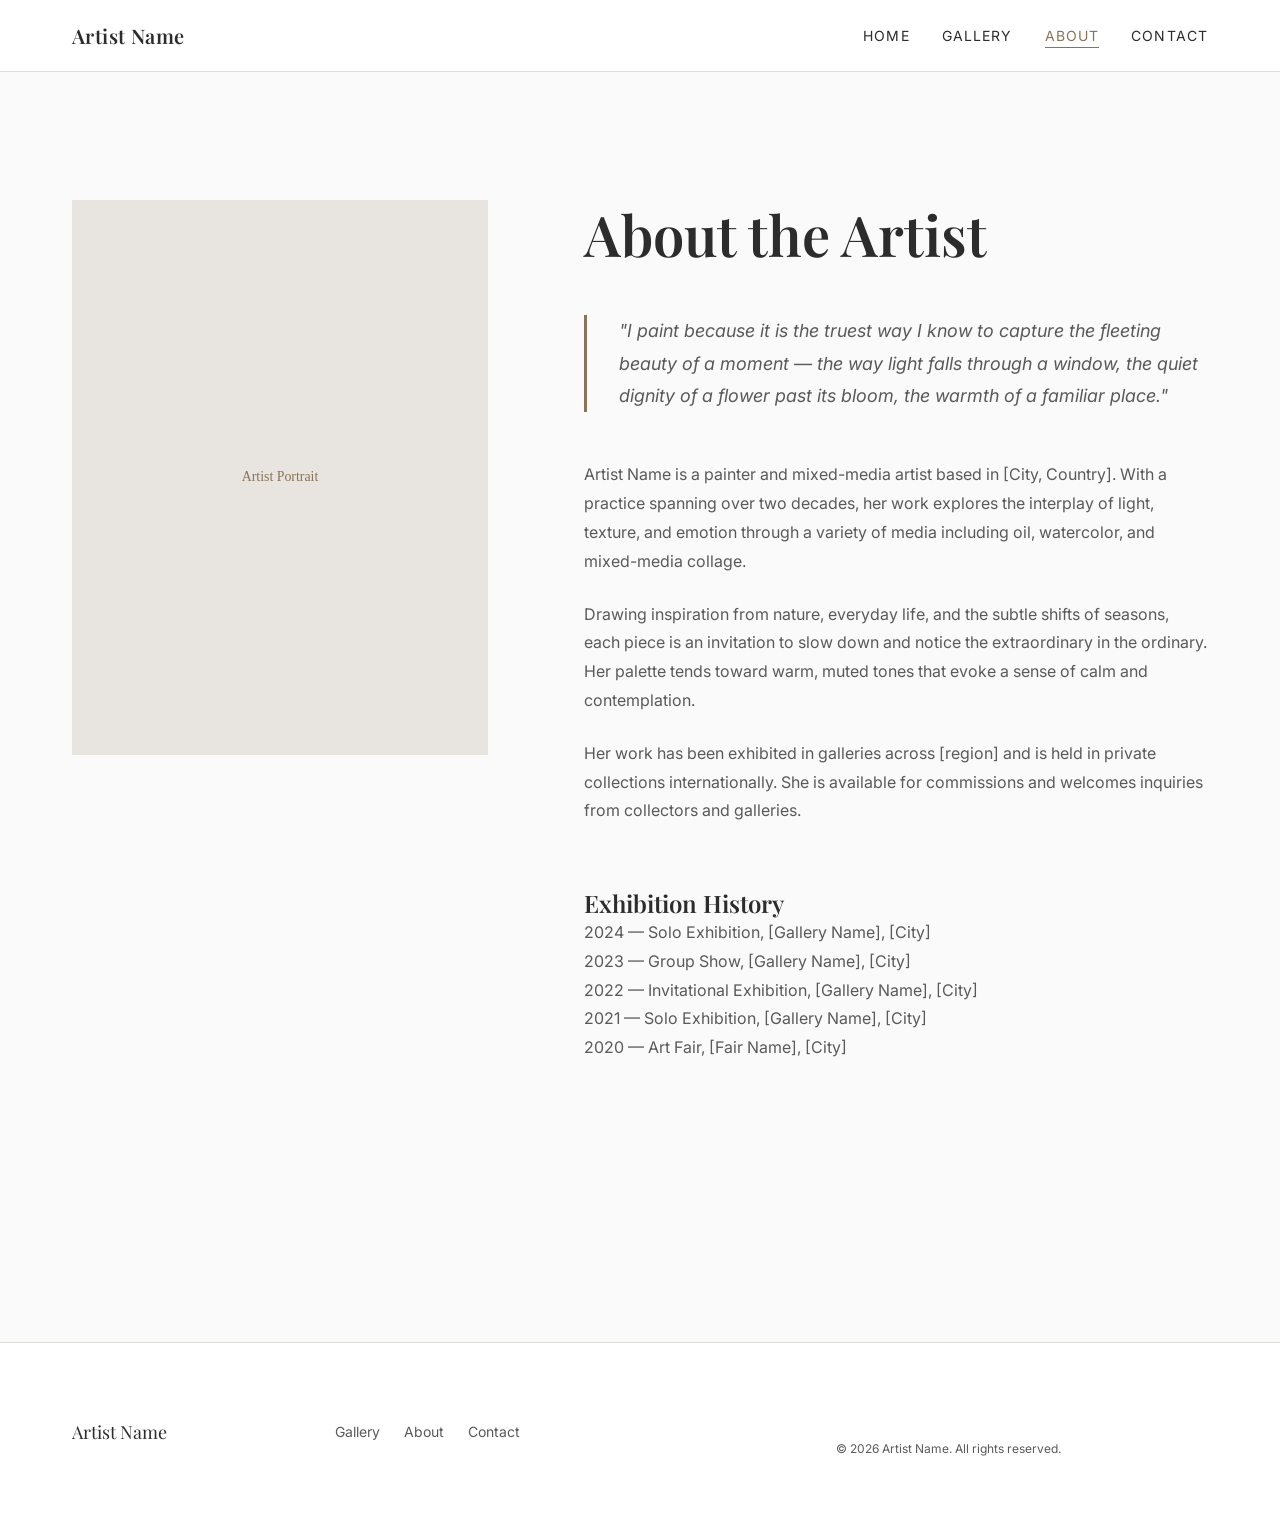
==== about.html @ 9e814920 "Initial art portfolio website Static HTML/CSS/JS portfolio site with: - Home page with hero section " ====
<!DOCTYPE html>
<html lang="en">
<head>
  <meta charset="UTF-8">
  <meta name="viewport" content="width=device-width, initial-scale=1.0">
  <title>About — Artist Name</title>
  <meta name="description" content="Learn about Artist Name — biography, artist statement, and exhibition history.">
  <link rel="preconnect" href="https://fonts.googleapis.com">
  <link rel="preconnect" href="https://fonts.gstatic.com" crossorigin>
  <link href="https://fonts.googleapis.com/css2?family=Inter:wght@300;400;500&family=Playfair+Display:ital,wght@0,400;0,600;1,400&display=swap" rel="stylesheet">
  <link rel="stylesheet" href="css/style.css">
</head>
<body>

  <!-- Navigation -->
  <nav class="nav">
    <div class="nav__inner">
      <a href="index.html" class="nav__logo">Artist Name</a>
      <ul class="nav__links">
        <li><a href="index.html" class="nav__link">Home</a></li>
        <li><a href="gallery.html" class="nav__link">Gallery</a></li>
        <li><a href="about.html" class="nav__link nav__link--active">About</a></li>
        <li><a href="contact.html" class="nav__link">Contact</a></li>
      </ul>
      <button class="nav__toggle" aria-label="Toggle navigation">
        <span></span>
        <span></span>
        <span></span>
      </button>
    </div>
  </nav>

  <main>
    <section class="section">
      <div class="container">
        <div class="about-layout">
          <div>
            <img src="images/site/artist-portrait.svg" alt="Portrait of Artist Name" class="about__image">
          </div>
          <div class="about__content">
            <h1>About the Artist</h1>

            <div class="about__statement">
              <p>"I paint because it is the truest way I know to capture the fleeting beauty of a moment — the way light falls through a window, the quiet dignity of a flower past its bloom, the warmth of a familiar place."</p>
            </div>

            <p>
              Artist Name is a painter and mixed-media artist based in [City, Country].
              With a practice spanning over two decades, her work explores the interplay of
              light, texture, and emotion through a variety of media including oil, watercolor,
              and mixed-media collage.
            </p>

            <p>
              Drawing inspiration from nature, everyday life, and the subtle shifts of seasons,
              each piece is an invitation to slow down and notice the extraordinary in the ordinary.
              Her palette tends toward warm, muted tones that evoke a sense of calm and contemplation.
            </p>

            <p>
              Her work has been exhibited in galleries across [region] and is held in private
              collections internationally. She is available for commissions and welcomes inquiries
              from collectors and galleries.
            </p>

            <h3 style="margin-top: var(--space-3xl);">Exhibition History</h3>
            <p>
              2024 — Solo Exhibition, [Gallery Name], [City]<br>
              2023 — Group Show, [Gallery Name], [City]<br>
              2022 — Invitational Exhibition, [Gallery Name], [City]<br>
              2021 — Solo Exhibition, [Gallery Name], [City]<br>
              2020 — Art Fair, [Fair Name], [City]
            </p>
          </div>
        </div>
      </div>
    </section>
  </main>

  <!-- Footer -->
  <footer class="footer">
    <div class="container">
      <div class="footer__inner">
        <span class="footer__name">Artist Name</span>
        <div class="footer__links">
          <a href="gallery.html" class="footer__link">Gallery</a>
          <a href="about.html" class="footer__link">About</a>
          <a href="contact.html" class="footer__link">Contact</a>
        </div>
        <p class="footer__copy">&copy; 2026 Artist Name. All rights reserved.</p>
      </div>
    </div>
  </footer>

  <script src="js/main.js"></script>
</body>
</html>
---- css/style.css ----
/* ===== CSS Reset ===== */
*,
*::before,
*::after {
  margin: 0;
  padding: 0;
  box-sizing: border-box;
}

html {
  scroll-behavior: smooth;
}

body {
  min-height: 100vh;
  line-height: 1.6;
  -webkit-font-smoothing: antialiased;
  -moz-osx-font-smoothing: grayscale;
}

img,
picture,
video,
canvas,
svg {
  display: block;
  max-width: 100%;
  height: auto;
}

input,
button,
textarea,
select {
  font: inherit;
}

p,
h1,
h2,
h3,
h4,
h5,
h6 {
  overflow-wrap: break-word;
}

a {
  color: inherit;
  text-decoration: none;
}

ul,
ol {
  list-style: none;
}

/* ===== Custom Properties ===== */
:root {
  /* Colors */
  --color-bg: #fafafa;
  --color-bg-alt: #f0efed;
  --color-text: #2c2c2c;
  --color-text-light: #5a5a5a;
  --color-accent: #8b7355;
  --color-accent-hover: #6d5a43;
  --color-border: #e0ddd8;
  --color-white: #ffffff;
  --color-overlay: rgba(0, 0, 0, 0.85);

  /* Typography */
  --font-heading: 'Playfair Display', Georgia, serif;
  --font-body: 'Inter', -apple-system, BlinkMacSystemFont, sans-serif;

  /* Font sizes */
  --text-xs: 0.75rem;
  --text-sm: 0.875rem;
  --text-base: 1rem;
  --text-lg: 1.125rem;
  --text-xl: 1.25rem;
  --text-2xl: 1.5rem;
  --text-3xl: 2rem;
  --text-4xl: 2.5rem;
  --text-5xl: 3.5rem;

  /* Spacing */
  --space-xs: 0.25rem;
  --space-sm: 0.5rem;
  --space-md: 1rem;
  --space-lg: 1.5rem;
  --space-xl: 2rem;
  --space-2xl: 3rem;
  --space-3xl: 4rem;
  --space-4xl: 6rem;
  --space-5xl: 8rem;

  /* Layout */
  --max-width: 1200px;
  --nav-height: 72px;

  /* Transitions */
  --transition-fast: 150ms ease;
  --transition-base: 300ms ease;
  --transition-slow: 500ms ease;
}

/* ===== Base Styles ===== */
body {
  font-family: var(--font-body);
  font-size: var(--text-base);
  color: var(--color-text);
  background-color: var(--color-bg);
}

h1, h2, h3, h4, h5, h6 {
  font-family: var(--font-heading);
  font-weight: 600;
  line-height: 1.2;
}

h1 { font-size: var(--text-5xl); }
h2 { font-size: var(--text-3xl); }
h3 { font-size: var(--text-2xl); }
h4 { font-size: var(--text-xl); }

p {
  color: var(--color-text-light);
  max-width: 65ch;
}

/* ===== Utility Classes ===== */
.container {
  width: 100%;
  max-width: var(--max-width);
  margin-inline: auto;
  padding-inline: var(--space-xl);
}

.sr-only {
  position: absolute;
  width: 1px;
  height: 1px;
  padding: 0;
  margin: -1px;
  overflow: hidden;
  clip: rect(0, 0, 0, 0);
  white-space: nowrap;
  border-width: 0;
}

/* ===== Navigation ===== */
.nav {
  position: fixed;
  top: 0;
  left: 0;
  right: 0;
  height: var(--nav-height);
  background-color: var(--color-white);
  border-bottom: 1px solid var(--color-border);
  z-index: 1000;
  display: flex;
  align-items: center;
}

.nav__inner {
  display: flex;
  align-items: center;
  justify-content: space-between;
  width: 100%;
  max-width: var(--max-width);
  margin-inline: auto;
  padding-inline: var(--space-xl);
}

.nav__logo {
  font-family: var(--font-heading);
  font-size: var(--text-xl);
  font-weight: 600;
  letter-spacing: 0.02em;
}

.nav__links {
  display: flex;
  gap: var(--space-xl);
}

.nav__link {
  font-size: var(--text-sm);
  text-transform: uppercase;
  letter-spacing: 0.08em;
  transition: color var(--transition-fast);
  position: relative;
}

.nav__link::after {
  content: '';
  position: absolute;
  bottom: -4px;
  left: 0;
  width: 0;
  height: 1px;
  background-color: var(--color-accent);
  transition: width var(--transition-base);
}

.nav__link:hover,
.nav__link--active {
  color: var(--color-accent);
}

.nav__link:hover::after,
.nav__link--active::after {
  width: 100%;
}

.nav__toggle {
  display: none;
  flex-direction: column;
  gap: 5px;
  background: none;
  border: none;
  cursor: pointer;
  padding: var(--space-sm);
}

.nav__toggle span {
  display: block;
  width: 24px;
  height: 2px;
  background-color: var(--color-text);
  transition: transform var(--transition-base), opacity var(--transition-fast);
}

/* Mobile nav open state */
.nav__toggle.active span:nth-child(1) {
  transform: translateY(7px) rotate(45deg);
}

.nav__toggle.active span:nth-child(2) {
  opacity: 0;
}

.nav__toggle.active span:nth-child(3) {
  transform: translateY(-7px) rotate(-45deg);
}

/* ===== Footer ===== */
.footer {
  background-color: var(--color-white);
  border-top: 1px solid var(--color-border);
  padding: var(--space-3xl) 0;
  margin-top: var(--space-5xl);
}

.footer__inner {
  display: flex;
  justify-content: space-between;
  align-items: center;
  flex-wrap: wrap;
  gap: var(--space-lg);
}

.footer__name {
  font-family: var(--font-heading);
  font-size: var(--text-lg);
}

.footer__links {
  display: flex;
  gap: var(--space-lg);
}

.footer__link {
  font-size: var(--text-sm);
  color: var(--color-text-light);
  transition: color var(--transition-fast);
}

.footer__link:hover {
  color: var(--color-accent);
}

.footer__copy {
  width: 100%;
  text-align: center;
  font-size: var(--text-xs);
  color: var(--color-text-light);
  margin-top: var(--space-xl);
}

/* ===== Page Content Offset ===== */
main {
  padding-top: var(--nav-height);
}

/* ===== Hero Section ===== */
.hero {
  position: relative;
  height: calc(100vh - var(--nav-height));
  min-height: 500px;
  max-height: 900px;
  display: flex;
  align-items: center;
  justify-content: center;
  text-align: center;
  overflow: hidden;
}

.hero__bg {
  position: absolute;
  inset: 0;
  background-size: cover;
  background-position: center;
  opacity: 0.15;
}

.hero__content {
  position: relative;
  z-index: 1;
  padding: var(--space-xl);
}

.hero__title {
  font-size: var(--text-5xl);
  margin-bottom: var(--space-md);
}

.hero__subtitle {
  font-size: var(--text-lg);
  color: var(--color-text-light);
  font-style: italic;
  margin-bottom: var(--space-2xl);
}

.hero__cta {
  display: inline-block;
  padding: var(--space-md) var(--space-2xl);
  border: 1px solid var(--color-text);
  font-size: var(--text-sm);
  text-transform: uppercase;
  letter-spacing: 0.1em;
  transition: background-color var(--transition-base), color var(--transition-base);
}

.hero__cta:hover {
  background-color: var(--color-text);
  color: var(--color-white);
}

/* ===== Section Styles ===== */
.section {
  padding: var(--space-5xl) 0;
}

.section__header {
  text-align: center;
  margin-bottom: var(--space-3xl);
}

.section__title {
  margin-bottom: var(--space-md);
}

.section__subtitle {
  font-size: var(--text-lg);
  color: var(--color-text-light);
  max-width: 50ch;
  margin-inline: auto;
}

/* ===== Gallery Grid ===== */
.gallery-grid {
  display: grid;
  grid-template-columns: repeat(auto-fill, minmax(300px, 1fr));
  gap: var(--space-xl);
}

.gallery-item {
  cursor: pointer;
  overflow: hidden;
  position: relative;
}

.gallery-item__img {
  width: 100%;
  aspect-ratio: 4 / 5;
  object-fit: cover;
  transition: transform var(--transition-slow);
}

.gallery-item:hover .gallery-item__img {
  transform: scale(1.03);
}

.gallery-item__overlay {
  position: absolute;
  inset: 0;
  background: linear-gradient(to top, rgba(0, 0, 0, 0.6) 0%, transparent 50%);
  opacity: 0;
  transition: opacity var(--transition-base);
  display: flex;
  align-items: flex-end;
  padding: var(--space-lg);
}

.gallery-item:hover .gallery-item__overlay {
  opacity: 1;
}

.gallery-item__title {
  color: var(--color-white);
  font-family: var(--font-heading);
  font-size: var(--text-lg);
}

.gallery-item__meta {
  color: rgba(255, 255, 255, 0.8);
  font-size: var(--text-sm);
  margin-top: var(--space-xs);
}

/* ===== Lightbox ===== */
.lightbox {
  position: fixed;
  inset: 0;
  background-color: var(--color-overlay);
  z-index: 2000;
  display: flex;
  align-items: center;
  justify-content: center;
  opacity: 0;
  visibility: hidden;
  transition: opacity var(--transition-base), visibility var(--transition-base);
}

.lightbox.active {
  opacity: 1;
  visibility: visible;
}

.lightbox__content {
  max-width: 90vw;
  max-height: 85vh;
  position: relative;
}

.lightbox__img {
  max-width: 100%;
  max-height: 80vh;
  object-fit: contain;
}

.lightbox__info {
  color: var(--color-white);
  text-align: center;
  margin-top: var(--space-lg);
}

.lightbox__title {
  font-family: var(--font-heading);
  font-size: var(--text-xl);
}

.lightbox__meta {
  font-size: var(--text-sm);
  color: rgba(255, 255, 255, 0.7);
  margin-top: var(--space-xs);
}

.lightbox__close {
  position: absolute;
  top: -40px;
  right: 0;
  background: none;
  border: none;
  color: var(--color-white);
  font-size: var(--text-2xl);
  cursor: pointer;
  padding: var(--space-sm);
  transition: opacity var(--transition-fast);
}

.lightbox__close:hover {
  opacity: 0.7;
}

/* ===== Featured Works (Home) ===== */
.featured-grid {
  display: grid;
  grid-template-columns: repeat(auto-fill, minmax(280px, 1fr));
  gap: var(--space-xl);
}

/* ===== About Page ===== */
.about-layout {
  display: grid;
  grid-template-columns: 1fr 1.5fr;
  gap: var(--space-4xl);
  align-items: start;
}

.about__image {
  width: 100%;
  aspect-ratio: 3 / 4;
  object-fit: cover;
}

.about__content h2 {
  margin-bottom: var(--space-lg);
}

.about__content p {
  margin-bottom: var(--space-lg);
  line-height: 1.8;
}

.about__statement {
  font-style: italic;
  font-size: var(--text-lg);
  border-left: 3px solid var(--color-accent);
  padding-left: var(--space-xl);
  margin: var(--space-2xl) 0;
}

/* ===== Contact Page ===== */
.contact-layout {
  display: grid;
  grid-template-columns: 1fr 1fr;
  gap: var(--space-4xl);
}

.contact__info h2 {
  margin-bottom: var(--space-lg);
}

.contact__info p {
  margin-bottom: var(--space-xl);
}

.contact__detail {
  display: flex;
  align-items: center;
  gap: var(--space-md);
  margin-bottom: var(--space-lg);
  font-size: var(--text-lg);
}

.contact__detail a {
  transition: color var(--transition-fast);
}

.contact__detail a:hover {
  color: var(--color-accent);
}

.contact__form h3 {
  margin-bottom: var(--space-lg);
}

.form__group {
  margin-bottom: var(--space-lg);
}

.form__label {
  display: block;
  font-size: var(--text-sm);
  margin-bottom: var(--space-sm);
  color: var(--color-text-light);
}

.form__input,
.form__textarea {
  width: 100%;
  padding: var(--space-md);
  border: 1px solid var(--color-border);
  background-color: var(--color-white);
  font-size: var(--text-base);
  transition: border-color var(--transition-fast);
}

.form__input:focus,
.form__textarea:focus {
  outline: none;
  border-color: var(--color-accent);
}

.form__textarea {
  resize: vertical;
  min-height: 150px;
}

.form__submit {
  display: inline-block;
  padding: var(--space-md) var(--space-2xl);
  background-color: var(--color-text);
  color: var(--color-white);
  border: none;
  font-size: var(--text-sm);
  text-transform: uppercase;
  letter-spacing: 0.1em;
  cursor: pointer;
  transition: background-color var(--transition-base);
}

.form__submit:hover {
  background-color: var(--color-accent);
}

/* ===== Filter Tabs (Gallery) ===== */
.filter-tabs {
  display: flex;
  justify-content: center;
  gap: var(--space-lg);
  margin-bottom: var(--space-3xl);
  flex-wrap: wrap;
}

.filter-tab {
  padding: var(--space-sm) var(--space-lg);
  font-size: var(--text-sm);
  text-transform: uppercase;
  letter-spacing: 0.08em;
  border: 1px solid transparent;
  background: none;
  cursor: pointer;
  transition: border-color var(--transition-fast), color var(--transition-fast);
}

.filter-tab:hover,
.filter-tab.active {
  border-color: var(--color-accent);
  color: var(--color-accent);
}

/* ===== Responsive ===== */
@media (max-width: 1024px) {
  .about-layout {
    grid-template-columns: 1fr 1.2fr;
    gap: var(--space-2xl);
  }

  .gallery-grid {
    grid-template-columns: repeat(auto-fill, minmax(280px, 1fr));
  }
}

@media (max-width: 768px) {
  :root {
    --text-5xl: 2.5rem;
    --text-3xl: 1.75rem;
    --nav-height: 64px;
  }

  .nav__links {
    position: fixed;
    top: var(--nav-height);
    left: 0;
    right: 0;
    background-color: var(--color-white);
    flex-direction: column;
    align-items: center;
    padding: var(--space-2xl) 0;
    border-bottom: 1px solid var(--color-border);
    transform: translateY(-100%);
    opacity: 0;
    visibility: hidden;
    transition: transform var(--transition-base), opacity var(--transition-base), visibility var(--transition-base);
  }

  .nav__links.active {
    transform: translateY(0);
    opacity: 1;
    visibility: visible;
  }

  .nav__toggle {
    display: flex;
  }

  .about-layout {
    grid-template-columns: 1fr;
    gap: var(--space-2xl);
  }

  .about__image {
    max-width: 400px;
    margin-inline: auto;
  }

  .contact-layout {
    grid-template-columns: 1fr;
    gap: var(--space-2xl);
  }

  .hero {
    min-height: 400px;
  }

  .hero__title {
    font-size: var(--text-4xl);
  }

  .gallery-grid {
    grid-template-columns: repeat(auto-fill, minmax(250px, 1fr));
    gap: var(--space-md);
  }

  .featured-grid {
    grid-template-columns: repeat(auto-fill, minmax(250px, 1fr));
  }

  .footer__inner {
    flex-direction: column;
    text-align: center;
  }

  .section {
    padding: var(--space-3xl) 0;
  }

  .lightbox__close {
    top: -30px;
    font-size: var(--text-xl);
  }
}

@media (max-width: 480px) {
  :root {
    --text-5xl: 2rem;
    --text-4xl: 1.75rem;
    --text-3xl: 1.5rem;
  }

  .gallery-grid,
  .featured-grid {
    grid-template-columns: 1fr;
  }

  .container {
    padding-inline: var(--space-md);
  }

  .hero {
    min-height: 350px;
  }

  .filter-tabs {
    gap: var(--space-sm);
  }

  .filter-tab {
    padding: var(--space-xs) var(--space-md);
    font-size: var(--text-xs);
  }
}
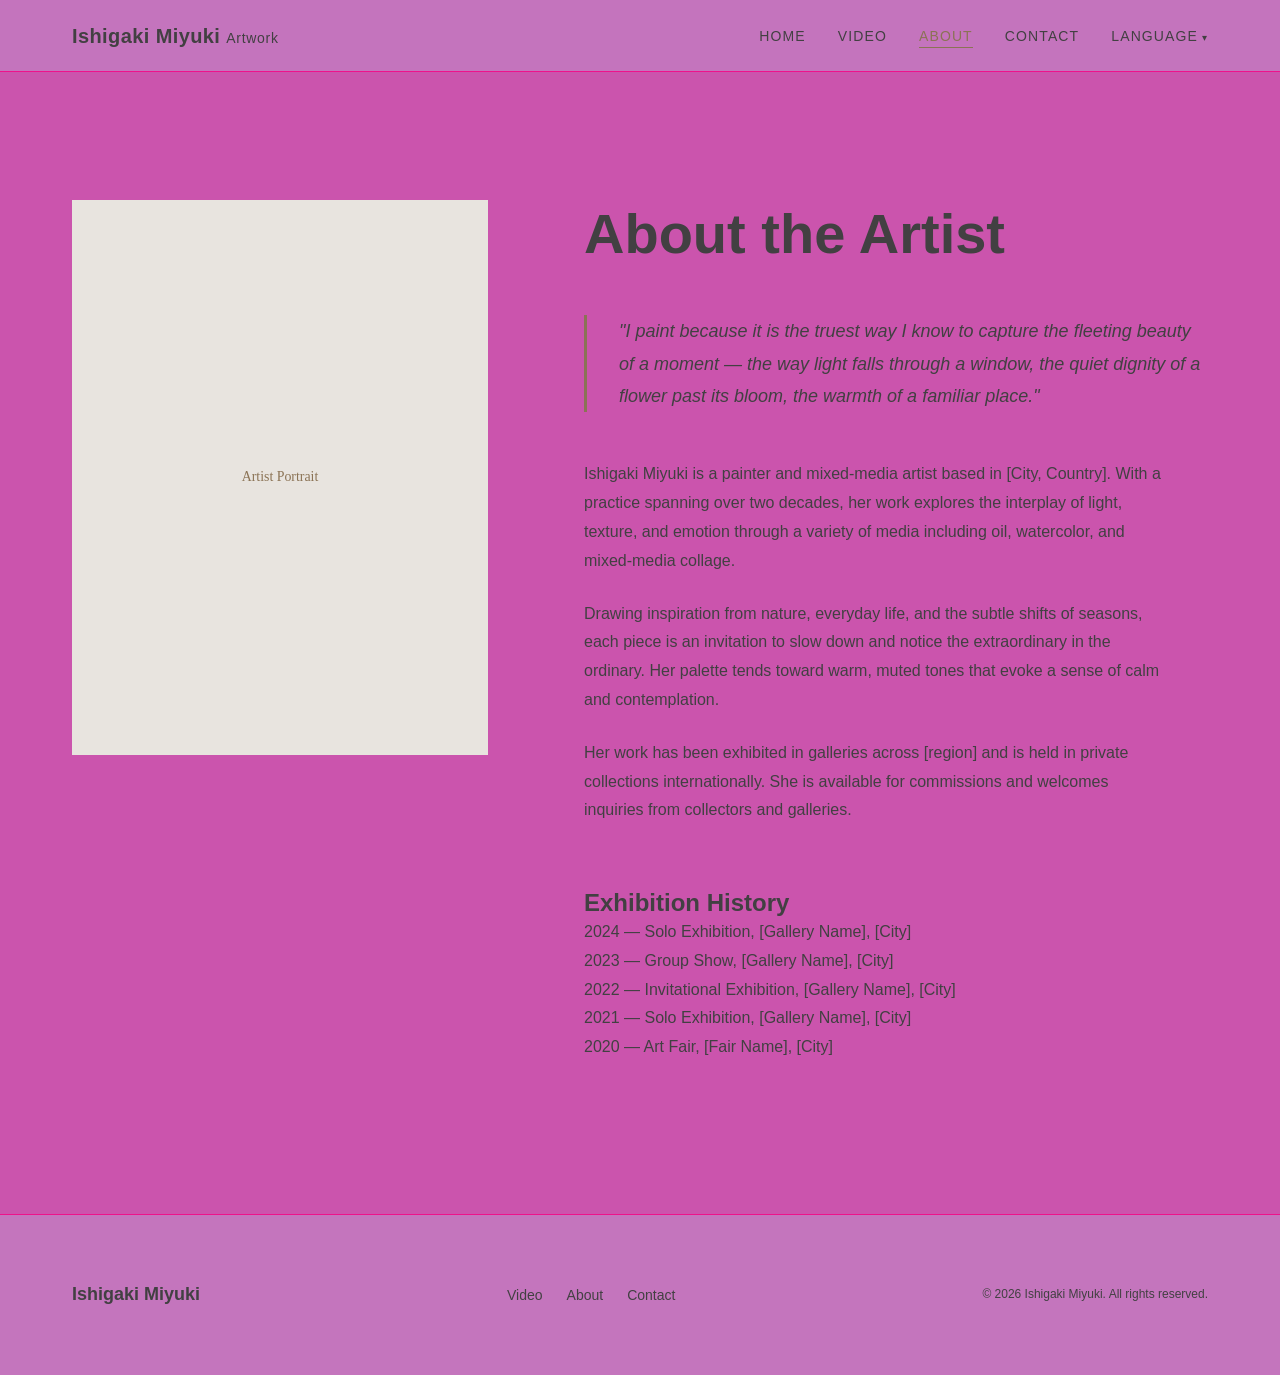
==== commit 46862263: "Initial commit: art portfolio website" ====
--- a/about.html
+++ b/about.html
@@ -3,8 +3,8 @@
 <head>
   <meta charset="UTF-8">
   <meta name="viewport" content="width=device-width, initial-scale=1.0">
-  <title>About — Artist Name</title>
-  <meta name="description" content="Learn about Artist Name — biography, artist statement, and exhibition history.">
+  <title>About — Ishigaki Miyuki</title>
+  <meta name="description" content="Learn about Ishigaki Miyuki — biography, artist statement, and exhibition history.">
   <link rel="preconnect" href="https://fonts.googleapis.com">
   <link rel="preconnect" href="https://fonts.gstatic.com" crossorigin>
   <link href="https://fonts.googleapis.com/css2?family=Inter:wght@300;400;500&family=Playfair+Display:ital,wght@0,400;0,600;1,400&display=swap" rel="stylesheet">
@@ -15,12 +15,20 @@
   <!-- Navigation -->
   <nav class="nav">
     <div class="nav__inner">
-      <a href="index.html" class="nav__logo">Artist Name</a>
+      <a href="index.html" class="nav__logo" lang="en">Ishigaki Miyuki <span class="nav__logo-sub">Artwork</span></a>
       <ul class="nav__links">
-        <li><a href="index.html" class="nav__link">Home</a></li>
-        <li><a href="gallery.html" class="nav__link">Gallery</a></li>
-        <li><a href="about.html" class="nav__link nav__link--active">About</a></li>
-        <li><a href="contact.html" class="nav__link">Contact</a></li>
+        <li><a href="index.html" class="nav__link" data-i18n="nav.home">Home</a></li>
+        <li><a href="video.html" class="nav__link" data-i18n="nav.video">Video</a></li>
+        <li><a href="about.html" class="nav__link nav__link--active" data-i18n="nav.about">About</a></li>
+        <li><a href="contact.html" class="nav__link" data-i18n="nav.contact">Contact</a></li>
+        <li class="nav__lang">
+          <button class="nav__lang-trigger" data-i18n="nav.language">Language</button>
+          <div class="nav__lang-dropdown">
+            <button class="lang-option" data-lang="en">English</button>
+            <button class="lang-option" data-lang="ja">日本語</button>
+            <button class="lang-option" data-lang="zhTW">繁體中文</button>
+          </div>
+        </li>
       </ul>
       <button class="nav__toggle" aria-label="Toggle navigation">
         <span></span>
@@ -35,35 +43,35 @@
       <div class="container">
         <div class="about-layout">
           <div>
-            <img src="images/site/artist-portrait.svg" alt="Portrait of Artist Name" class="about__image">
+            <img src="images/site/artist-portrait.svg" alt="Portrait of Ishigaki Miyuki" class="about__image">
           </div>
           <div class="about__content">
-            <h1>About the Artist</h1>
+            <h1 data-i18n="about.title">About the Artist</h1>
 
             <div class="about__statement">
-              <p>"I paint because it is the truest way I know to capture the fleeting beauty of a moment — the way light falls through a window, the quiet dignity of a flower past its bloom, the warmth of a familiar place."</p>
+              <p data-i18n="about.statement">"I paint because it is the truest way I know to capture the fleeting beauty of a moment — the way light falls through a window, the quiet dignity of a flower past its bloom, the warmth of a familiar place."</p>
             </div>
 
-            <p>
-              Artist Name is a painter and mixed-media artist based in [City, Country].
+            <p data-i18n="about.bio1">
+              Ishigaki Miyuki is a painter and mixed-media artist based in [City, Country].
               With a practice spanning over two decades, her work explores the interplay of
               light, texture, and emotion through a variety of media including oil, watercolor,
               and mixed-media collage.
             </p>
 
-            <p>
+            <p data-i18n="about.bio2">
               Drawing inspiration from nature, everyday life, and the subtle shifts of seasons,
               each piece is an invitation to slow down and notice the extraordinary in the ordinary.
               Her palette tends toward warm, muted tones that evoke a sense of calm and contemplation.
             </p>
 
-            <p>
+            <p data-i18n="about.bio3">
               Her work has been exhibited in galleries across [region] and is held in private
               collections internationally. She is available for commissions and welcomes inquiries
               from collectors and galleries.
             </p>
 
-            <h3 style="margin-top: var(--space-3xl);">Exhibition History</h3>
+            <h3 style="margin-top: var(--space-3xl);" data-i18n="about.exhibitions">Exhibition History</h3>
             <p>
               2024 — Solo Exhibition, [Gallery Name], [City]<br>
               2023 — Group Show, [Gallery Name], [City]<br>
@@ -81,17 +89,18 @@
   <footer class="footer">
     <div class="container">
       <div class="footer__inner">
-        <span class="footer__name">Artist Name</span>
+        <span class="footer__name" lang="en">Ishigaki Miyuki</span>
         <div class="footer__links">
-          <a href="gallery.html" class="footer__link">Gallery</a>
-          <a href="about.html" class="footer__link">About</a>
-          <a href="contact.html" class="footer__link">Contact</a>
+          <a href="video.html" class="footer__link" data-i18n="nav.video">Video</a>
+          <a href="about.html" class="footer__link" data-i18n="nav.about">About</a>
+          <a href="contact.html" class="footer__link" data-i18n="nav.contact">Contact</a>
         </div>
-        <p class="footer__copy">&copy; 2026 Artist Name. All rights reserved.</p>
+        <p class="footer__copy" data-i18n="footer.copy">&copy; 2026 Ishigaki Miyuki. All rights reserved.</p>
       </div>
     </div>
   </footer>
 
+  <script src="js/translations.js"></script>
   <script src="js/main.js"></script>
 </body>
 </html>
--- a/css/style.css
+++ b/css/style.css
@@ -26,6 +26,9 @@
   display: block;
   max-width: 100%;
   height: auto;
+  -webkit-user-drag: none;
+  user-select: none;
+  pointer-events: auto;
 }
 
 input,
@@ -55,22 +58,41 @@
   list-style: none;
 }
 
-/* ===== Custom Properties ===== */
+/* ==========================================================================
+   COLOR & FONT REFERENCE
+   Change these variables to change colors/fonts across the ENTIRE site.
+   Each variable has a label showing what it affects.
+   ========================================================================== */
 :root {
-  /* Colors */
-  --color-bg: #fafafa;
-  --color-bg-alt: #f0efed;
-  --color-text: #2c2c2c;
-  --color-text-light: #5a5a5a;
-  --color-accent: #8b7355;
-  --color-accent-hover: #6d5a43;
-  --color-border: #e0ddd8;
-  --color-white: #ffffff;
-  --color-overlay: rgba(0, 0, 0, 0.85);
-
-  /* Typography */
-  --font-heading: 'Playfair Display', Georgia, serif;
-  --font-body: 'Inter', -apple-system, BlinkMacSystemFont, sans-serif;
+  /* --- PAGE BACKGROUNDS --- */
+  --color-bg: #c02e9bd0;              /* MAIN BACKGROUND: home, gallery, series pages, about, contact */
+  --color-bg-alt: #a684eaaa;          /* "ABOUT THE ARTIST" SECTION BACKGROUND (home page) */
+  --color-footer-bg: #c379bfe5;       /* FOOTER BACKGROUND + gap above footer */
+
+  /* --- TEXT COLORS --- */
+  --color-text: #424042;              /* HEADINGS & PRIMARY TEXT: all h1-h6, nav logo, footer name #140414 - black*/
+  --color-text-light: #424042;        /* PARAGRAPHS & SECONDARY TEXT: subtitles, descriptions, form labels old text - #5a5a5a */
+
+  /* --- ACCENT & UI COLORS --- */
+  --color-accent: #8b7355;            /* HOVER ACCENT: nav link underline, form focus, back-link hover */
+  --color-accent-hover: #6d5a43;      /* ACCENT DARKER: button hover states */
+  --color-border: #ee128b;            /* BORDERS: nav bottom border, footer top border, form input borders */
+  --color-white: #c379bfe5;           /* NAV BAR BACKGROUND */
+  --color-overlay: rgba(0, 0, 0, 0.85); /* LIGHTBOX DARK OVERLAY (when viewing full painting) */
+
+  /* ========== FONTS ==========
+     Change these two lines to change fonts across the ENTIRE site.
+     --font-heading: used for artist name, page titles, section titles, artwork titles
+     --font-body:    used for body text, nav links, descriptions, buttons
+     After changing, also update the Google Fonts <link> in EVERY .html file <head> section.
+     ========== */
+  --font-heading: 'Playfair Display', Georgia, serif;   /* HEADING FONT */
+  --font-body: 'Inter', -apple-system, BlinkMacSystemFont, sans-serif;  /* BODY FONT */
+
+  /*recommend         */
+  --font-heading: 'Lato', sans-serif;
+  --font-body: 'Lato', sans-serif;
+  /* <link href="https://fonts.googleapis.com/css2?family=Lato:ital,wght@0,300;0,400;0,700;1,400&display=swap" rel="stylesheet"> */
 
   /* Font sizes */
   --text-xs: 0.75rem;
@@ -124,7 +146,7 @@
 h4 { font-size: var(--text-xl); }
 
 p {
-  color: var(--color-text-light);
+  color: var(--color-text-light); /* change this color to change the text color in about the artists */
   max-width: 65ch;
 }
 
@@ -146,6 +168,22 @@
   clip: rect(0, 0, 0, 0);
   white-space: nowrap;
   border-width: 0;
+}
+
+.btn-outline {
+  display: inline-block;
+  padding: var(--space-md) var(--space-2xl);
+  border: 1px solid var(--color-text);
+  color: var(--color-text);
+  font-size: var(--text-sm);
+  text-transform: uppercase;
+  letter-spacing: 0.1em;
+  transition: background-color var(--transition-base), color var(--transition-base);
+}
+
+.btn-outline:hover {
+  background-color: var(--color-text);
+  color: var(--color-bg);
 }
 
 /* ===== Navigation ===== */
@@ -172,11 +210,23 @@
   padding-inline: var(--space-xl);
 }
 
+/* --- LOGO FONT & SIZE (top-left artist name) ---
+   Adjust these to change the logo independently of the rest of the site.
+   The logo always stays in the heading font regardless of language. */
 .nav__logo {
-  font-family: var(--font-heading);
-  font-size: var(--text-xl);
-  font-weight: 600;
+  font-family: var(--font-heading);       /* LOGO FONT: change to any font */
+  font-size: var(--text-xl);              /* LOGO SIZE: change to any size (e.g. 1.5rem) */
+  font-weight: 600;                       /* LOGO WEIGHT: 400=normal, 600=semibold, 700=bold */
   letter-spacing: 0.02em;
+  line-height: 1.2;                       /* LOGO LINE-HEIGHT: keeps height stable across languages */
+  white-space: nowrap;
+}
+
+/* "Artwork" sub-text next to the artist name */
+.nav__logo-sub {
+  font-weight: 400;                       /* SUB-TEXT WEIGHT */
+  font-size: var(--text-sm);              /* SUB-TEXT SIZE */
+  letter-spacing: 0.05em;
 }
 
 .nav__links {
@@ -213,6 +263,75 @@
   width: 100%;
 }
 
+/* ===== Language Dropdown ===== */
+.nav__lang {
+  position: relative;
+  padding-bottom: 8px;
+  margin-bottom: -8px;
+}
+
+.nav__lang-trigger {
+  font-size: var(--text-sm);
+  text-transform: uppercase;
+  letter-spacing: 0.08em;
+  cursor: pointer;
+  background: none;
+  border: none;
+  font-family: inherit;
+  color: inherit;
+  padding: 0;
+}
+
+.nav__lang-trigger::after {
+  content: ' \25BE';
+  font-size: 0.7em;
+}
+
+.nav__lang-dropdown {
+  position: absolute;
+  top: 100%;
+  right: 0;
+  padding-top: 4px;
+  background-color: var(--color-white);
+  border: 1px solid var(--color-border);
+  min-width: 120px;
+  opacity: 0;
+  visibility: hidden;
+  transform: translateY(-4px);
+  transition: opacity var(--transition-fast), transform var(--transition-fast), visibility var(--transition-fast);
+  z-index: 100;
+}
+
+.nav__lang:hover .nav__lang-dropdown,
+.nav__lang:focus-within .nav__lang-dropdown {
+  opacity: 1;
+  visibility: visible;
+  transform: translateY(0);
+}
+
+.lang-option {
+  display: block;
+  width: 100%;
+  padding: var(--space-sm) var(--space-md);
+  font-size: var(--text-sm);
+  text-align: left;
+  background: none;
+  border: none;
+  cursor: pointer;
+  font-family: inherit;
+  color: var(--color-text);
+  transition: background-color var(--transition-fast);
+}
+
+.lang-option:hover {
+  background-color: var(--color-bg);
+}
+
+.lang-option.active {
+  color: var(--color-accent);
+  font-weight: 500;
+}
+
 .nav__toggle {
   display: none;
   flex-direction: column;
@@ -246,46 +365,54 @@
 
 /* ===== Footer ===== */
 .footer {
-  background-color: var(--color-white);
+  background-color: var(--color-footer-bg);  /* FOOTER BACKGROUND COLOR */
   border-top: 1px solid var(--color-border);
   padding: var(--space-3xl) 0;
-  margin-top: var(--space-5xl);
+  margin-top: 0;
 }
 
 .footer__inner {
   display: flex;
   justify-content: space-between;
   align-items: center;
-  flex-wrap: wrap;
+  flex-wrap: nowrap;
   gap: var(--space-lg);
-}
-
+  min-height: 2rem;
+}
+
+/* --- FOOTER ARTIST NAME ---
+   Adjust these to control the artist name at the bottom of every page. */
 .footer__name {
-  font-family: var(--font-heading);
-  font-size: var(--text-lg);
+  font-family: var(--font-heading);       /* FOOTER NAME FONT: change to any font */
+  font-size: var(--text-lg);              /* FOOTER NAME SIZE: change to any size (e.g. 1.25rem) */
+  font-weight: 700;                       /* FOOTER NAME WEIGHT: 400=normal, 700=bold */
+  line-height: 1.3;                       /* FOOTER NAME LINE-HEIGHT: keeps height stable */
 }
 
 .footer__links {
   display: flex;
   gap: var(--space-lg);
+  white-space: nowrap;
 }
 
 .footer__link {
-  font-size: var(--text-sm);
+  font-size: var(--text-sm);              /* FOOTER LINK SIZE */
   color: var(--color-text-light);
   transition: color var(--transition-fast);
+  line-height: 1.3;
 }
 
 .footer__link:hover {
   color: var(--color-accent);
 }
 
+/* --- FOOTER COPYRIGHT LINE ("All rights reserved") ---
+   Adjust these to control the copyright text at the bottom. */
 .footer__copy {
-  width: 100%;
-  text-align: center;
-  font-size: var(--text-xs);
-  color: var(--color-text-light);
-  margin-top: var(--space-xl);
+  font-family: var(--font-body);          /* FOOTER COPYRIGHT FONT: change to any font */
+  font-size: var(--text-xs);              /* FOOTER COPYRIGHT SIZE: change to any size */
+  color: var(--color-text-light);         /* FOOTER COPYRIGHT TEXT COLOR */
+  line-height: 1.3;                       /* FOOTER COPYRIGHT LINE-HEIGHT: keeps height stable */
 }
 
 /* ===== Page Content Offset ===== */
@@ -300,7 +427,7 @@
   min-height: 500px;
   max-height: 900px;
   display: flex;
-  align-items: center;
+  align-items: flex-end;
   justify-content: center;
   text-align: center;
   overflow: hidden;
@@ -311,23 +438,31 @@
   inset: 0;
   background-size: cover;
   background-position: center;
-  opacity: 0.15;
+}
+
+.hero__bg::after {
+  content: '';
+  position: absolute;
+  inset: 0;
+  background: linear-gradient(to top, rgba(0, 0, 0, 0.55) 0%, transparent 60%);
 }
 
 .hero__content {
   position: relative;
   z-index: 1;
   padding: var(--space-xl);
+  padding-bottom: var(--space-4xl);
 }
 
 .hero__title {
   font-size: var(--text-5xl);
   margin-bottom: var(--space-md);
+  color: #9f2da4;                     /* HERO TITLE COLOR: change this independently */
 }
 
 .hero__subtitle {
   font-size: var(--text-lg);
-  color: var(--color-text-light);
+  color: rgba(136, 14, 116, 0.85);   /* HERO SUBTITLE COLOR: change this independently */
   font-style: italic;
   margin-bottom: var(--space-2xl);
 }
@@ -335,7 +470,8 @@
 .hero__cta {
   display: inline-block;
   padding: var(--space-md) var(--space-2xl);
-  border: 1px solid var(--color-text);
+  border: 1px solid var(--color-white);
+  color: var(--color-white);
   font-size: var(--text-sm);
   text-transform: uppercase;
   letter-spacing: 0.1em;
@@ -343,8 +479,8 @@
 }
 
 .hero__cta:hover {
-  background-color: var(--color-text);
-  color: var(--color-white);
+  background-color: var(--color-white);
+  color: var(--color-text);
 }
 
 /* ===== Section Styles ===== */
@@ -363,7 +499,7 @@
 
 .section__subtitle {
   font-size: var(--text-lg);
-  color: var(--color-text-light);
+  color: var(--color-text-light); /* change this part to change the color of text in feature works */
   max-width: 50ch;
   margin-inline: auto;
 }
@@ -417,6 +553,30 @@
   color: rgba(255, 255, 255, 0.8);
   font-size: var(--text-sm);
   margin-top: var(--space-xs);
+}
+
+/* ===== Video Page ===== */
+.video-grid {
+  display: grid;
+  grid-template-columns: 1fr;
+  gap: var(--space-3xl);
+  max-width: 900px;
+  margin-inline: auto;
+}
+
+.video-item__player {
+  position: relative;
+  width: 100%;
+  aspect-ratio: 16 / 9;
+  overflow: hidden;
+}
+
+.video-item__player iframe {
+  position: absolute;
+  top: 0;
+  left: 0;
+  width: 100%;
+  height: 100%;
 }
 
 /* ===== Lightbox ===== */
@@ -484,11 +644,84 @@
   opacity: 0.7;
 }
 
-/* ===== Featured Works (Home) ===== */
-.featured-grid {
+/* ===== Collection Cards (Home) ===== */
+.collections-grid {
   display: grid;
-  grid-template-columns: repeat(auto-fill, minmax(280px, 1fr));
+  grid-template-columns: repeat(auto-fill, minmax(320px, 1fr));
   gap: var(--space-xl);
+}
+
+.collection-card {
+  display: block;
+  overflow: hidden;
+  cursor: pointer;
+}
+
+.collection-card__img {
+  width: 100%;
+  aspect-ratio: 4 / 3;
+  object-fit: cover;
+  transition: transform var(--transition-slow);
+}
+
+.collection-card:hover .collection-card__img {
+  transform: scale(1.05);
+}
+
+.collection-card__info {
+  background: #c6a3e8;              /* <-- BOX COLOR: change this to any color you like */
+  /* background: #def5b3;              <-- BOX COLOR: change this to any color you like */
+
+  padding: var(--space-lg) var(--space-xl);
+  transition: background var(--transition-base);
+}
+
+.collection-card:hover .collection-card__info {
+  background: #956ba6e1;              /* <-- BOX HOVER COLOR: slightly darker on hover */
+}
+
+.collection-card__title {
+  font-family: var(--font-heading);
+  font-size: var(--text-xl);
+  color:#424042; /* change this color to change the text color of collection box in home pages */
+  margin-bottom: var(--space-xs);
+}
+
+.collection-card__count {
+  font-size: var(--text-sm);
+  color: var(--color-text-light);     /* <-- COUNT TEXT COLOR: change this */
+}
+
+/* ===== Series Pages ===== */
+.back-link {
+  display: inline-block;
+  font-size: var(--text-sm);
+  color: var(--color-text-light);
+  margin-bottom: var(--space-2xl);
+  transition: color var(--transition-fast);
+}
+
+.back-link::before {
+  content: '\2190\00a0';
+}
+
+.back-link:hover {
+  color: var(--color-accent);
+}
+
+.series__title {
+  font-family: var(--font-heading);
+  font-size: var(--text-3xl);
+  color: #59eae7e5;
+  margin-bottom: var(--space-lg);
+}
+
+.series__description {
+  font-size: var(--text-lg);
+  color: var(--color-text-light);
+  line-height: 1.8;
+  max-width: 70ch;
+  margin-bottom: var(--space-3xl);
 }
 
 /* ===== About Page ===== */
@@ -573,7 +806,7 @@
   width: 100%;
   padding: var(--space-md);
   border: 1px solid var(--color-border);
-  background-color: var(--color-white);
+  background-color: #c379bfe5;
   font-size: var(--text-base);
   transition: border-color var(--transition-fast);
 }
@@ -677,6 +910,23 @@
     display: flex;
   }
 
+  .nav__lang-dropdown {
+    position: static;
+    opacity: 1;
+    visibility: visible;
+    transform: none;
+    border: none;
+    display: flex;
+    gap: var(--space-sm);
+    background: none;
+    min-width: auto;
+    margin-top: var(--space-xs);
+  }
+
+  .nav__lang-trigger::after {
+    display: none;
+  }
+
   .about-layout {
     grid-template-columns: 1fr;
     gap: var(--space-2xl);
@@ -705,12 +955,14 @@
     gap: var(--space-md);
   }
 
-  .featured-grid {
+  .collections-grid {
     grid-template-columns: repeat(auto-fill, minmax(250px, 1fr));
+    gap: var(--space-md);
   }
 
   .footer__inner {
     flex-direction: column;
+    flex-wrap: wrap;
     text-align: center;
   }
 
@@ -731,8 +983,7 @@
     --text-3xl: 1.5rem;
   }
 
-  .gallery-grid,
-  .featured-grid {
+  .gallery-grid {
     grid-template-columns: 1fr;
   }
 
